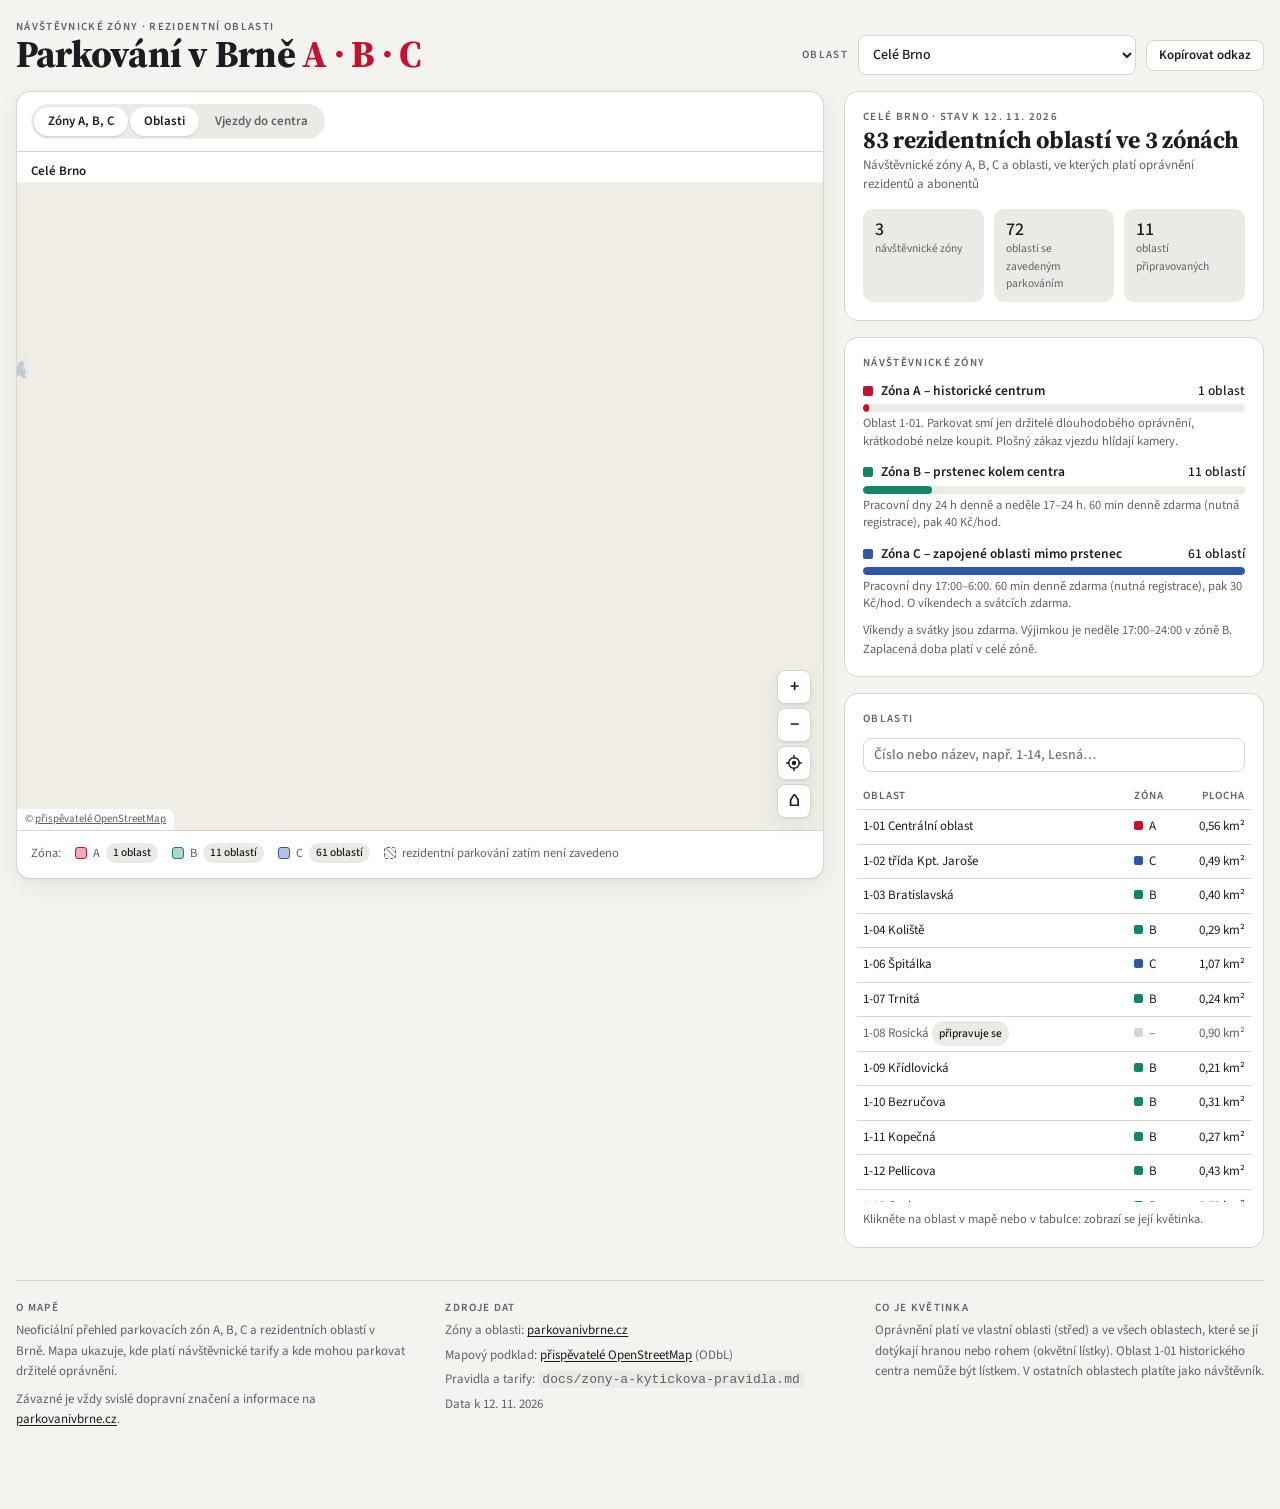
==== index.html @ bb6288ef "init project" ====
<!DOCTYPE html>
<html lang="cs">
<head>
  <meta charset="utf-8">
  <meta name="viewport" content="width=device-width, initial-scale=1, viewport-fit=cover">
  <title>Parkování v Brně: mapa zón a oblastí</title>
  <meta name="description" content="Interaktivní mapa parkovacích zón A, B, C a rezidentních oblastí v Brně včetně principu „květinky“.">
  <meta name="theme-color" content="#c8102e">
  <link rel="preconnect" href="https://fonts.googleapis.com">
  <link rel="preconnect" href="https://fonts.gstatic.com" crossorigin>
  <link rel="stylesheet" href="https://fonts.googleapis.com/css2?family=Source+Sans+3:wght@400..700&family=Source+Serif+4:opsz,wght@8..60,700..800&display=swap">
  <link rel="stylesheet" href="css/style.css">
</head>
<body>
<noscript><p style="padding:16px">Mapa parkování vyžaduje zapnutý JavaScript. Pravidla najdete v souboru docs/zony-a-kytickova-pravidla.md.</p></noscript>

<div class="wrap">
  <header class="top">
    <div class="brand">
      <div>
        <div class="eyebrow">Návštěvnické zóny · rezidentní oblasti</div>
        <h1>Parkování v Brně <em>A · B · C</em></h1>
      </div>
    </div>
    <div class="controls">
      <label class="eyebrow" for="areaSel">Oblast</label>
      <select id="areaSel"><option value="">Celé Brno</option></select>
      <button type="button" id="copyLink">Kopírovat odkaz</button>
    </div>
  </header>

  <main class="grid">
    <section class="mapcard" aria-label="Mapa zón a oblastí">
      <div class="maptools">
        <div class="seg" role="group" aria-label="Vrstvy mapy">
          <button type="button" data-layer="zones" aria-pressed="true">Zóny A, B, C</button>
          <button type="button" data-layer="areas" aria-pressed="true">Oblasti</button>
          <button type="button" data-layer="entries" aria-pressed="false" title="Podoblasti historického centra (vjezdy do 1-01)">Vjezdy do centra</button>
        </div>
      </div>
      <nav class="crumbs" id="crumbs" aria-label="Kde jste"></nav>
      <div class="mapbox">
        <svg id="map" xmlns="http://www.w3.org/2000/svg" role="img" aria-label="Mapa Brna se zónami parkování">
          <defs>
            <pattern id="hatch" width="8" height="8" patternUnits="userSpaceOnUse" patternTransform="rotate(45)">
              <line x1="0" y1="0" x2="0" y2="8" class="hatch-line"/>
            </pattern>
          </defs>
          <rect id="bg" x="-100000" y="-100000" width="200000" height="200000"/>
          <g id="world"></g>
        </svg>
        <div class="zoom">
          <button type="button" id="zIn" aria-label="Přiblížit">+</button>
          <button type="button" id="zOut" aria-label="Oddálit">−</button>
          <button type="button" id="zLocate" aria-label="Moje poloha" title="Moje poloha">
            <svg viewBox="0 0 24 24" width="18" height="18" aria-hidden="true"><circle cx="12" cy="12" r="3" fill="currentColor"/><path d="M12 2v3M12 19v3M2 12h3M19 12h3" fill="none" stroke="currentColor" stroke-width="2" stroke-linecap="round"/><circle cx="12" cy="12" r="7" fill="none" stroke="currentColor" stroke-width="2"/></svg>
          </button>
          <button type="button" id="zReset" aria-label="Celé Brno" title="Celé Brno">⌂</button>
        </div>
        <div class="attrib">© <a href="https://www.openstreetmap.org/copyright" target="_blank" rel="noopener">přispěvatelé OpenStreetMap</a></div>
        <div id="tip" hidden></div>
        <div id="toast" hidden></div>
      </div>
      <div class="legend" id="legend"></div>
    </section>

    <aside class="panel" id="panel"></aside>
  </main>

  <footer>
    <div class="cols">
      <section>
        <h2>O mapě</h2>
        <p>Neoficiální přehled parkovacích zón A, B, C a rezidentních oblastí v Brně. Mapa ukazuje, kde platí návštěvnické tarify a kde mohou parkovat držitelé oprávnění.</p>
        <p>Závazné je vždy svislé dopravní značení a informace na <a href="https://www.parkovanivbrne.cz" target="_blank" rel="noopener">parkovanivbrne.cz</a>.</p>
      </section>
      <section>
        <h2>Zdroje dat</h2>
        <ul>
          <li>Zóny a oblasti: <a href="https://www.parkovanivbrne.cz/mapa/" target="_blank" rel="noopener">parkovanivbrne.cz</a></li>
          <li>Mapový podklad: <a href="https://www.openstreetmap.org/copyright" target="_blank" rel="noopener">přispěvatelé OpenStreetMap</a> (ODbL)</li>
          <li>Pravidla a tarify: <code>docs/zony-a-kytickova-pravidla.md</code></li>
          <li>Data k <span id="dataDate"></span></li>
        </ul>
      </section>
      <section>
        <h2>Co je květinka</h2>
        <p>Oprávnění platí ve vlastní oblasti (střed) a ve všech oblastech, které se jí dotýkají hranou nebo rohem (okvětní lístky). Oblast 1-01 historického centra nemůže být lístkem. V ostatních oblastech platíte jako návštěvník.</p>
      </section>
    </div>
  </footer>
</div>

<script src="js/map-data.js"></script>
<script src="js/app.js"></script>
</body>
</html>
---- css/style.css ----
/* Vzhled převzatý z projektu elections-brno (brno.volby.varhoo.cz): mapa jako hlavní plocha, vpravo panel karet
   (na mobilu pod mapou), barvy z brněnské červené a papíru volebního lístku.
   Písmo: Source Serif 4 na nadpisy, Source Sans 3 na text, popisky mapy i čísla (tabulkové číslice). */
:root {
  --bg: #f3f3f0;
  --surface: #ffffff;
  --surface-2: #ebebe6;
  --fg: #1b1d22;
  --muted: #5d616b;
  --line: #d6d6cf;
  --accent: #c8102e;
  --accent-fg: #ffffff;
  --map-line: rgba(27, 29, 34, .32);
  --map-outline: #1b1d22;
  --gain: #12866a;
  --loss: #c2185b;
  --seq: #2f57a8;
  --shadow: 0 1px 2px rgba(20, 22, 28, .06), 0 8px 24px rgba(20, 22, 28, .06);
  --f-display: "Source Serif 4", "Liberation Serif", Georgia, serif;
  --f-body: "Source Sans 3", "Liberation Sans", "DejaVu Sans", sans-serif;
  --f-num: "Source Sans 3", "Liberation Sans", "DejaVu Sans", sans-serif;

  /* zóny */
  --zone-A: #c8102e;
  --zone-B: #12866a;
  --zone-C: #2f57a8;
  --zone-A-op: .38;
  --zone-op: .24;

  /* podkladová mapa */
  --m-bg: #efede6;
  --m-wood: #c6ddb2;
  --m-park: #d6e9c4;
  --m-water: #a9d3e0;
  --m-rail: #8d8d8d;
  --m-rail-dash: #ffffff;
  --m-place: #6b6b6b;
  --r-motorway: #e990a0; --rc-motorway: #c2697a;
  --r-primary: #fcc48a;  --rc-primary: #cf9556;
  --r-secondary: #fbe89a; --rc-secondary: #cdb85c;
  --r-tertiary: #ffffff; --rc-tertiary: #bdb7ac;
  --r-minor: #ffffff;    --rc-minor: #cdc8be;
  --r-pedestrian: #f1e3e3;
  --hatch: #7d7d7d;
}
@media (prefers-color-scheme: dark) {
  :root:not([data-theme="light"]) { color-scheme: dark; }
}
@media (prefers-color-scheme: dark) {
  :root:not([data-theme="light"]) {
    --bg: #121419; --surface: #1b1e25; --surface-2: #252932; --fg: #e9eaee; --muted: #9ba0ab;
    --line: #333844; --accent: #ff4d5e; --accent-fg: #16080a; --map-line: rgba(233, 234, 238, .3);
    --map-outline: #e9eaee; --gain: #35c79f; --loss: #f06292; --seq: #7ea3f0;
    --shadow: 0 1px 2px rgba(0, 0, 0, .3), 0 8px 24px rgba(0, 0, 0, .25);
    --zone-A: #ff4d5e; --zone-B: #35c79f; --zone-C: #7ea3f0; --zone-A-op: .42; --zone-op: .3;
    --m-bg: #1a1d24; --m-wood: #1f3a2c; --m-park: #234030; --m-water: #1f3b52; --m-rail: #6a6f7c; --m-rail-dash: #1a1d24; --m-place: #8d929d;
    --r-motorway: #a64a62; --rc-motorway: #3b1f28;
    --r-primary: #b8793f;  --rc-primary: #3b2a18;
    --r-secondary: #a8963f; --rc-secondary: #38330f;
    --r-tertiary: #4b5160; --rc-tertiary: #14161b;
    --r-minor: #3c414d;    --rc-minor: #14161b;
    --r-pedestrian: #343842;
    --hatch: #9ba0ab;
  }
}
:root[data-theme="dark"] {
  color-scheme: dark;
  --bg: #121419; --surface: #1b1e25; --surface-2: #252932; --fg: #e9eaee; --muted: #9ba0ab;
  --line: #333844; --accent: #ff4d5e; --accent-fg: #16080a; --map-line: rgba(233, 234, 238, .3);
  --map-outline: #e9eaee; --gain: #35c79f; --loss: #f06292; --seq: #7ea3f0;
  --shadow: 0 1px 2px rgba(0, 0, 0, .3), 0 8px 24px rgba(0, 0, 0, .25);
  --zone-A: #ff4d5e; --zone-B: #35c79f; --zone-C: #7ea3f0; --zone-A-op: .42; --zone-op: .3;
  --m-bg: #1a1d24; --m-wood: #1f3a2c; --m-park: #234030; --m-water: #1f3b52; --m-rail: #6a6f7c; --m-rail-dash: #1a1d24; --m-place: #8d929d;
  --r-motorway: #a64a62; --rc-motorway: #3b1f28;
  --r-primary: #b8793f;  --rc-primary: #3b2a18;
  --r-secondary: #a8963f; --rc-secondary: #38330f;
  --r-tertiary: #4b5160; --rc-tertiary: #14161b;
  --r-minor: #3c414d;    --rc-minor: #14161b;
  --r-pedestrian: #343842;
  --hatch: #9ba0ab;
}

* { box-sizing: border-box; }
body { margin: 0; background: var(--bg); color: var(--fg); font: 15px/1.5 var(--f-body); }
.wrap { max-width: 1480px; margin: 0 auto; padding-left: max(16px, env(safe-area-inset-left, 0px)); padding-right: max(16px, env(safe-area-inset-right, 0px)); padding-block: 20px 40px; }

header.top { display: flex; flex-wrap: wrap; align-items: flex-end; justify-content: space-between; gap: 12px 24px; padding-bottom: 16px; }
.brand { display: flex; align-items: center; gap: 14px; min-width: 0; }
.eyebrow { font: 600 11px/1.2 var(--f-body); letter-spacing: .12em; text-transform: uppercase; color: var(--muted); }
h1 { font: 800 clamp(26px, 3.4vw, 38px)/1.05 var(--f-display); margin: 2px 0 0; letter-spacing: -.02em; text-wrap: balance; }
h1 em { font-style: normal; color: var(--accent); }

.seg { display: inline-flex; flex-wrap: wrap; background: var(--surface-2); border-radius: 999px; padding: 3px; gap: 2px; }
.seg button { border: 0; background: transparent; color: var(--muted); font: 600 13px/1 var(--f-body); padding: 8px 14px; border-radius: 999px; cursor: pointer; }
.seg button[aria-pressed="true"] { background: var(--surface); color: var(--fg); box-shadow: 0 1px 2px rgba(0, 0, 0, .12); }
.seg button:focus-visible, button:focus-visible, select:focus-visible, input:focus-visible, a:focus-visible, [tabindex]:focus-visible { outline: 2px solid var(--accent); outline-offset: 2px; }

.controls { display: flex; flex-wrap: wrap; gap: 10px; align-items: center; }
.pagenav { display: inline-flex; gap: 6px; }
.navlink { display: inline-flex; align-items: center; border: 1px solid var(--line); background: var(--surface); color: var(--fg); font: 600 13px/1 var(--f-body); padding: 8px 12px; border-radius: 8px; text-decoration: none; }
.navlink:hover { border-color: var(--accent); }
.navlink[aria-current="page"] { background: var(--accent); color: var(--accent-fg); border-color: transparent; }
#copyLink { border: 1px solid var(--line); background: var(--surface); color: var(--fg); font: 600 13px/1 var(--f-body); padding: 8px 12px; border-radius: 8px; cursor: pointer; }
#copyLink:hover { border-color: var(--accent); }
select, input[type="search"] { font: 500 14px/1.2 var(--f-body); color: var(--fg); background: var(--surface); border: 1px solid var(--line); border-radius: 8px; padding: 8px 10px; max-width: 100%; }

main.grid { display: grid; grid-template-columns: minmax(0, 1fr) 420px; gap: 20px; align-items: start; }
@media (max-width: 1000px) { main.grid { grid-template-columns: minmax(0, 1fr); } }

.mapcard { position: relative; background: var(--surface); border: 1px solid var(--line); border-radius: 14px; box-shadow: var(--shadow); overflow: hidden; }
.maptools { display: flex; flex-wrap: wrap; gap: 8px 12px; align-items: center; padding: 12px 14px; border-bottom: 1px solid var(--line); }
.crumbs { display: flex; flex-wrap: wrap; align-items: center; gap: 4px; font-size: 13px; color: var(--muted); padding: 10px 14px 0; }
.crumbs button { border: 0; background: none; padding: 2px 4px; color: var(--fg); font: 600 13px var(--f-body); cursor: pointer; border-radius: 4px; text-decoration: underline; text-underline-offset: 3px; text-decoration-color: var(--line); }
.crumbs button:hover { text-decoration-color: var(--accent); }
.crumbs span.cur { font-weight: 600; color: var(--fg); }

.mapbox { position: relative; }
#map { display: block; width: 100%; height: min(72vh, 760px); min-height: 380px; touch-action: none; cursor: grab; user-select: none; -webkit-user-select: none; }
#map.drag { cursor: grabbing; }
#bg { fill: var(--m-bg); }
.zoom { position: absolute; right: 12px; bottom: 12px; display: flex; flex-direction: column; gap: 4px; }
.zoom button { width: 34px; height: 34px; border-radius: 8px; border: 1px solid var(--line); background: var(--surface); color: var(--fg); font: 600 18px/1 var(--f-body); cursor: pointer; box-shadow: var(--shadow); display: inline-flex; align-items: center; justify-content: center; padding: 0; }
.zoom button:hover { border-color: var(--accent); }
.zoom button:disabled { opacity: .55; cursor: wait; }
.zoom button.locating { color: var(--accent); border-color: var(--accent); }
.zoom button.active-loc { color: var(--accent); }
.attrib { position: absolute; left: 0; bottom: 0; padding: 2px 8px; font-size: 11px; color: var(--muted); background: color-mix(in srgb, var(--surface) 85%, transparent); border-top-right-radius: 8px; }
.attrib a { color: inherit; }
#toast {
  position: absolute; left: 50%; bottom: 56px; transform: translateX(-50%);
  max-width: min(320px, calc(100% - 80px)); padding: 8px 12px; border-radius: 8px;
  background: var(--fg); color: var(--bg); font-size: 13px; line-height: 1.35;
  box-shadow: var(--shadow); z-index: 6; text-align: center;
}
.loc-acc { fill: color-mix(in srgb, var(--accent) 18%, transparent); stroke: var(--accent); stroke-opacity: .45; pointer-events: none; }
.loc-dot { fill: var(--accent); stroke: var(--surface); pointer-events: none; }
.loc-pulse { fill: none; stroke: var(--accent); stroke-opacity: .55; pointer-events: none; }
@media (prefers-reduced-motion: no-preference) {
  .loc-pulse { animation: loc-pulse 1.8s ease-out infinite; }
  .zoom button.locating svg { animation: loc-spin 1s linear infinite; }
}
@keyframes loc-pulse {
  0% { opacity: .7; }
  100% { opacity: 0; }
}
@keyframes loc-spin {
  to { transform: rotate(180deg); }
}

#tip { position: absolute; pointer-events: none; background: var(--fg); color: var(--bg); padding: 8px 10px; border-radius: 8px; font-size: 12.5px; line-height: 1.35; max-width: 260px; box-shadow: var(--shadow); z-index: 5; }
#tip b { font-family: var(--f-body); font-weight: 650; font-size: 14px; }
#tip .n { font-family: var(--f-num); font-variant-numeric: tabular-nums; }

.legend { display: flex; flex-wrap: wrap; gap: 6px 14px; align-items: center; padding: 10px 14px 12px; border-top: 1px solid var(--line); font-size: 12.5px; color: var(--muted); min-height: 48px; }
.legend .sw { display: inline-flex; align-items: center; gap: 6px; }
.legend .sw i { width: 12px; height: 12px; border-radius: 3px; display: inline-block; border: 1.5px solid transparent; }

/* ---------- vrstvy SVG ---------- */
#world path, #world text { vector-effect: none; }
.m-wood { fill: var(--m-wood); fill-rule: evenodd; }
.m-park { fill: var(--m-park); fill-rule: evenodd; }
.m-water { fill: var(--m-water); fill-rule: evenodd; }
.m-waterway { stroke: var(--m-water); }
.m-rail { stroke: var(--m-rail); }
.m-rail-dash { stroke: var(--m-rail-dash); }
.hatch-line { stroke: var(--hatch); stroke-width: 2; opacity: .5; }

.zone-path { pointer-events: none; fill-rule: evenodd; fill-opacity: var(--zone-op); stroke-opacity: .85; stroke-linejoin: round; }
.zone-path.z-A { fill: var(--zone-A); stroke: var(--zone-A); fill-opacity: var(--zone-A-op); }
.zone-path.z-B { fill: var(--zone-B); stroke: var(--zone-B); }
.zone-path.z-C { fill: var(--zone-C); stroke: var(--zone-C); }

.entry-path { pointer-events: none; fill-rule: evenodd; fill-opacity: .5; stroke-opacity: .95; }

/* --px = velikost jednoho pixelu obrazovky v jednotkách mapy (metrech); nastavuje app.js */
.area {
  fill: transparent;
  fill-rule: evenodd;
  stroke: var(--map-line);
  stroke-width: calc(var(--px, 10) * .8px);
  stroke-linejoin: round;
  cursor: pointer;
  pointer-events: all;
  transition: opacity .2s;
}
.area.planned { fill: url(#hatch); stroke-dasharray: calc(var(--px, 10) * 6px) calc(var(--px, 10) * 4px); }
.area:hover { stroke: var(--fg); stroke-width: calc(var(--px, 10) * 1.6px); }
.area.dim { opacity: .28; }
.area.petal {
  fill: color-mix(in srgb, var(--accent) 16%, transparent);
  stroke: var(--accent);
  stroke-width: calc(var(--px, 10) * 1.8px);
  stroke-dasharray: calc(var(--px, 10) * 7px) calc(var(--px, 10) * 4px);
}
.area.sel {
  fill: color-mix(in srgb, var(--accent) 24%, transparent);
  stroke: var(--accent);
  stroke-width: calc(var(--px, 10) * 3px);
  stroke-dasharray: none;
}
.area-label {
  text-anchor: middle;
  dominant-baseline: central;
  font-family: var(--f-body);
  font-size: calc(var(--px, 10) * 12.5px);
  font-weight: 700;
  fill: var(--fg);
  paint-order: stroke;
  stroke: var(--surface);
  stroke-width: calc(var(--px, 10) * 3px);
  stroke-linejoin: round;
  pointer-events: none;
}
.area-label .nm { font-weight: 500; font-size: .85em; }
.area-label.dim { opacity: .35; }
.place-label {
  text-anchor: middle;
  font-family: var(--f-body);
  font-size: calc(var(--px, 10) * 12px);
  font-style: italic;
  fill: var(--m-place);
  paint-order: stroke;
  stroke: var(--m-bg);
  stroke-width: calc(var(--px, 10) * 2.5px);
  stroke-linejoin: round;
  pointer-events: none;
}

/* ---------- panel ---------- */
aside.panel { display: flex; flex-direction: column; gap: 16px; min-width: 0; }
.card { background: var(--surface); border: 1px solid var(--line); border-radius: 14px; padding: 18px; min-width: 0; }
.card h2 { font: 700 24px/1.1 var(--f-display); margin: 4px 0 2px; letter-spacing: -.01em; text-wrap: balance; }
.card h3 { font: 600 11px/1.2 var(--f-body); letter-spacing: .12em; text-transform: uppercase; color: var(--muted); margin: 0 0 12px; }
.sub { color: var(--muted); font-size: 13px; }
.stats { display: grid; grid-template-columns: repeat(3, minmax(0, 1fr)); gap: 10px; margin-top: 14px; }
.stat { background: var(--surface-2); border-radius: 10px; padding: 10px 12px; }
.stat .v { font: 500 18px/1.2 var(--f-num); font-variant-numeric: tabular-nums; }
.stat .l { font-size: 11.5px; color: var(--muted); }

.bars { display: flex; flex-direction: column; gap: 12px; }
.bar { display: grid; grid-template-columns: minmax(0, 1fr) auto; gap: 3px 10px; align-items: baseline; }
.bar .nm { font-size: 13.5px; font-weight: 600; min-width: 0; overflow-wrap: anywhere; display: flex; gap: 8px; align-items: baseline; }
.bar .nm i { width: 10px; height: 10px; border-radius: 2px; flex: none; transform: translateY(1px); }
.bar .pc { font: 500 13.5px var(--f-num); font-variant-numeric: tabular-nums; text-align: right; white-space: nowrap; }
.bar .track { grid-column: 1 / -1; height: 8px; background: var(--surface-2); border-radius: 4px; overflow: hidden; }
.bar .track b { display: block; height: 100%; border-radius: 4px; }
.bar .meta { grid-column: 1 / -1; font-size: 12.5px; color: var(--muted); line-height: 1.4; }

.chips { display: flex; flex-wrap: wrap; gap: 6px; }
.chip { font: 500 12.5px/1 var(--f-num); font-variant-numeric: tabular-nums; padding: 6px 10px; border-radius: 999px; background: var(--surface-2); color: var(--fg); border: 1px solid transparent; white-space: nowrap; }
button.chip { cursor: pointer; font-family: var(--f-body); font-size: 13px; }
button.chip:hover { border-color: var(--accent); }
.chip.center { background: var(--accent); color: var(--accent-fg); font-weight: 600; }
.chip.small { padding: 3px 6px; font-size: 11.5px; }
.badge { display: inline-block; padding: 3px 9px; border-radius: 999px; color: #fff; font: 600 12px/1.2 var(--f-body); margin-right: 6px; }
:root[data-theme="dark"] .badge { color: #101216; }
@media (prefers-color-scheme: dark) { :root:not([data-theme="light"]) .badge { color: #101216; } }
.badge.A { background: var(--zone-A); }
.badge.B { background: var(--zone-B); }
.badge.C { background: var(--zone-C); }
.badge.none { background: var(--muted); }
.note { font-size: 12.5px; color: var(--muted); margin: 12px 0 0; }
.note.warn { color: var(--fg); background: var(--surface-2); border-left: 3px solid var(--accent); border-radius: 6px; padding: 8px 10px; }
.note a, .card a { color: var(--fg); text-underline-offset: 3px; text-decoration-color: var(--accent); }
.card p { margin: 8px 0 0; }

.tbl-wrap { overflow-x: auto; max-height: 420px; overflow-y: auto; margin: 0 -6px; }
table { width: 100%; border-collapse: collapse; font-size: 13px; }
th { text-align: left; font: 600 11px var(--f-body); letter-spacing: .08em; text-transform: uppercase; color: var(--muted); padding: 6px; position: sticky; top: 0; background: var(--surface); border-bottom: 1px solid var(--line); cursor: pointer; white-space: nowrap; }
td { padding: 7px 6px; border-bottom: 1px solid var(--line); vertical-align: middle; }
td.n { font-family: var(--f-num); font-variant-numeric: tabular-nums; text-align: right; white-space: nowrap; }
th.n { text-align: right; }
tr.row { cursor: pointer; }
tr.row:hover td { background: var(--surface-2); }
tr.row.planned td { color: var(--muted); }
.dot { display: inline-block; width: 9px; height: 9px; border-radius: 2px; margin-right: 6px; vertical-align: 0; }
.dot.A { background: var(--zone-A); } .dot.B { background: var(--zone-B); } .dot.C { background: var(--zone-C); } .dot.none { background: var(--line); }
.search { margin: 0 0 10px; }
.search input { width: 100%; }
.backbtn { align-self: flex-start; border: 0; background: var(--surface-2); color: var(--fg); font: 600 13px var(--f-body); padding: 10px 16px; border-radius: 999px; cursor: pointer; }

footer { margin-top: 32px; padding: 20px 0 max(32px, env(safe-area-inset-bottom, 0px)); border-top: 1px solid var(--line); font-size: 13px; line-height: 1.55; color: var(--muted); }
footer a { color: var(--fg); text-underline-offset: 2px; }
footer a:hover { color: var(--accent); }
footer code { background: var(--surface-2); padding: 1px 4px; border-radius: 4px; }
footer .cols { display: grid; grid-template-columns: repeat(3, minmax(0, 1fr)); gap: 20px 40px; }
footer h2 { margin: 0 0 6px; font: 600 11px/1.2 var(--f-body); letter-spacing: .12em; text-transform: uppercase; color: var(--muted); }
footer p { margin: 0 0 8px; }
footer ul { margin: 0; padding: 0; list-style: none; }
footer li + li { margin-top: 4px; }
@media (max-width: 900px) { footer .cols { grid-template-columns: 1fr; gap: 16px; } }
@media (max-width: 520px) { .stats { grid-template-columns: repeat(2, minmax(0, 1fr)); } #map { height: 62vh; } }
@media (prefers-reduced-motion: reduce) { * { transition: none !important; } }
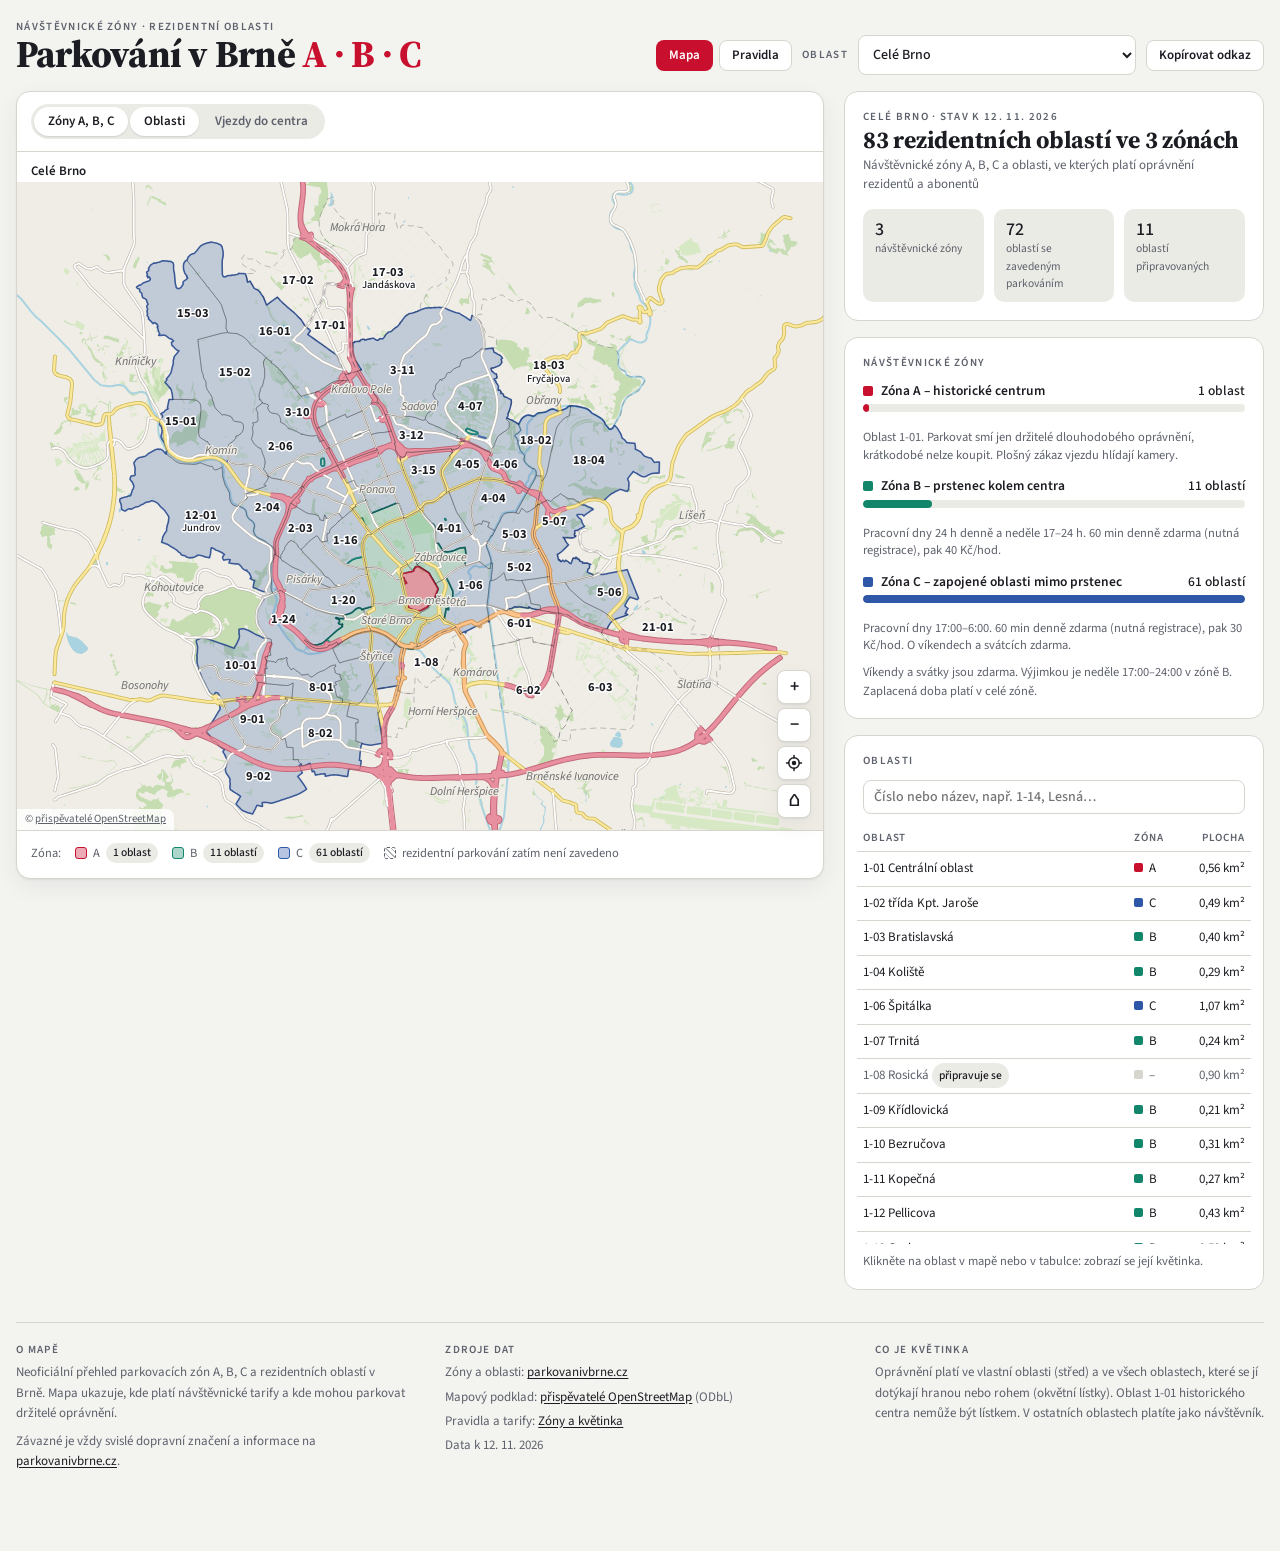
==== commit 9196b432: "feat: add HTML page with parking zone and flower rules Expose the markdown rules as pravidla.html in" ====
--- a/index.html
+++ b/index.html
@@ -12,7 +12,7 @@
   <link rel="stylesheet" href="css/style.css">
 </head>
 <body>
-<noscript><p style="padding:16px">Mapa parkování vyžaduje zapnutý JavaScript. Pravidla najdete v souboru docs/zony-a-kytickova-pravidla.md.</p></noscript>
+<noscript><p style="padding:16px">Mapa parkování vyžaduje zapnutý JavaScript. Pravidla jsou na stránce <a href="pravidla.html">pravidla.html</a>.</p></noscript>
 
 <div class="wrap">
   <header class="top">
@@ -23,6 +23,10 @@
       </div>
     </div>
     <div class="controls">
+      <nav class="pagenav" aria-label="Stránky">
+        <a class="navlink" href="index.html" aria-current="page">Mapa</a>
+        <a class="navlink" href="pravidla.html">Pravidla</a>
+      </nav>
       <label class="eyebrow" for="areaSel">Oblast</label>
       <select id="areaSel"><option value="">Celé Brno</option></select>
       <button type="button" id="copyLink">Kopírovat odkaz</button>
@@ -79,7 +83,7 @@
         <ul>
           <li>Zóny a oblasti: <a href="https://www.parkovanivbrne.cz/mapa/" target="_blank" rel="noopener">parkovanivbrne.cz</a></li>
           <li>Mapový podklad: <a href="https://www.openstreetmap.org/copyright" target="_blank" rel="noopener">přispěvatelé OpenStreetMap</a> (ODbL)</li>
-          <li>Pravidla a tarify: <code>docs/zony-a-kytickova-pravidla.md</code></li>
+          <li>Pravidla a tarify: <a href="pravidla.html">Zóny a květinka</a></li>
           <li>Data k <span id="dataDate"></span></li>
         </ul>
       </section>
--- a/css/style.css
+++ b/css/style.css
@@ -291,3 +291,64 @@
 @media (max-width: 900px) { footer .cols { grid-template-columns: 1fr; gap: 16px; } }
 @media (max-width: 520px) { .stats { grid-template-columns: repeat(2, minmax(0, 1fr)); } #map { height: 62vh; } }
 @media (prefers-reduced-motion: reduce) { * { transition: none !important; } }
+
+/* ---------- stránka pravidel ---------- */
+.rules { display: grid; grid-template-columns: minmax(0, 1fr) 260px; gap: 20px; align-items: start; }
+@media (max-width: 900px) {
+  .rules { grid-template-columns: minmax(0, 1fr); }
+  .toc { position: static; order: -1; }
+}
+
+.sheet { background: var(--surface); border: 1px solid var(--line); border-radius: 14px; box-shadow: var(--shadow); padding: clamp(20px, 3vw, 40px); min-width: 0; }
+.sheet > header .eyebrow { margin-bottom: 6px; }
+.lead { font-size: 17px; line-height: 1.55; margin: 10px 0 0; max-width: 68ch; }
+.meta { margin: 14px 0 0; font-size: 13px; color: var(--muted); }
+.meta a, .sheet a { color: var(--fg); text-underline-offset: 3px; text-decoration-color: var(--accent); }
+.meta a:hover, .sheet a:hover { color: var(--accent); }
+
+.sheet h2 { font: 700 clamp(22px, 2.4vw, 28px)/1.15 var(--f-display); margin: 36px 0 10px; letter-spacing: -.015em; scroll-margin-top: 16px; }
+.sheet h3 { font: 700 18px/1.25 var(--f-display); margin: 22px 0 8px; letter-spacing: 0; text-transform: none; color: var(--fg); }
+.sheet p { margin: 8px 0 0; max-width: 72ch; }
+.sheet ul, .sheet ol { margin: 10px 0 0; padding: 0 0 0 1.2em; max-width: 72ch; }
+.sheet li + li { margin-top: 6px; }
+.sheet hr { border: 0; border-top: 1px solid var(--line); margin: 28px 0; }
+
+.zgrid { display: grid; grid-template-columns: repeat(3, minmax(0, 1fr)); gap: 12px; margin-top: 14px; }
+@media (max-width: 800px) { .zgrid { grid-template-columns: 1fr; } }
+.zcard { background: var(--surface-2); border-radius: 12px; padding: 14px 14px 16px; border-top: 4px solid var(--muted); min-width: 0; }
+.zcard.A { border-top-color: var(--zone-A); }
+.zcard.B { border-top-color: var(--zone-B); }
+.zcard.C { border-top-color: var(--zone-C); }
+.zcard h3 { margin: 8px 0 0; font: 700 18px/1.2 var(--f-display); }
+.zcard .where { margin: 2px 0 10px; color: var(--muted); font-size: 13px; }
+.zcard dl { margin: 0; display: grid; gap: 8px; }
+.zcard dt { font: 600 11px/1.2 var(--f-body); letter-spacing: .08em; text-transform: uppercase; color: var(--muted); }
+.zcard dd { margin: 2px 0 0; font-size: 14.5px; }
+
+.sheet .tbl-wrap { margin: 12px 0 0; max-height: none; overflow-x: auto; }
+.sheet td { vertical-align: top; }
+.sheet th { cursor: default; white-space: normal; }
+.sheet table.wide { min-width: 720px; }
+.yn { font-weight: 650; }
+.yn.yes { color: var(--gain); }
+.yn.no { color: var(--loss); }
+
+.flower { display: grid; grid-template-columns: repeat(3, minmax(0, 1fr)); gap: 8px; max-width: 460px; margin: 16px 0 4px; }
+.flower span { display: flex; flex-direction: column; align-items: center; justify-content: center; min-height: 64px; border-radius: 12px; background: color-mix(in srgb, var(--accent) 14%, var(--surface-2)); border: 1px dashed var(--accent); text-align: center; font: 650 14px/1.2 var(--f-num); font-variant-numeric: tabular-nums; padding: 8px; }
+.flower span small { display: block; font: 500 11px/1.2 var(--f-body); color: var(--muted); margin-top: 2px; }
+.flower .hub { background: var(--accent); color: var(--accent-fg); border-style: solid; }
+.flower .hub small { color: color-mix(in srgb, var(--accent-fg) 80%, transparent); }
+.flower .gap { background: transparent; border: 0; }
+
+.subareas { display: grid; grid-template-columns: repeat(2, minmax(0, 1fr)); gap: 6px 16px; margin: 10px 0 0; padding: 0; list-style: none; max-width: 640px; }
+.subareas li { margin: 0; display: flex; gap: 8px; align-items: baseline; }
+.subareas b { font: 650 13px/1 var(--f-num); font-variant-numeric: tabular-nums; color: var(--accent); min-width: 1.2em; }
+
+.toc { position: sticky; top: 16px; }
+.toc h2 { font: 600 11px/1.2 var(--f-body); letter-spacing: .12em; text-transform: uppercase; color: var(--muted); margin: 0 0 8px; }
+.toc ol { margin: 0; padding: 0; list-style: none; counter-reset: toc; }
+.toc li { counter-increment: toc; }
+.toc a { display: flex; gap: 8px; padding: 6px 0; color: var(--fg); text-decoration: none; border-bottom: 1px solid var(--line); font-size: 14px; }
+.toc a::before { content: counter(toc); font: 650 12px/1.4 var(--f-num); color: var(--accent); min-width: 1.2em; }
+.toc a:hover { color: var(--accent); }
+.toc .card h2 { margin-bottom: 8px; }
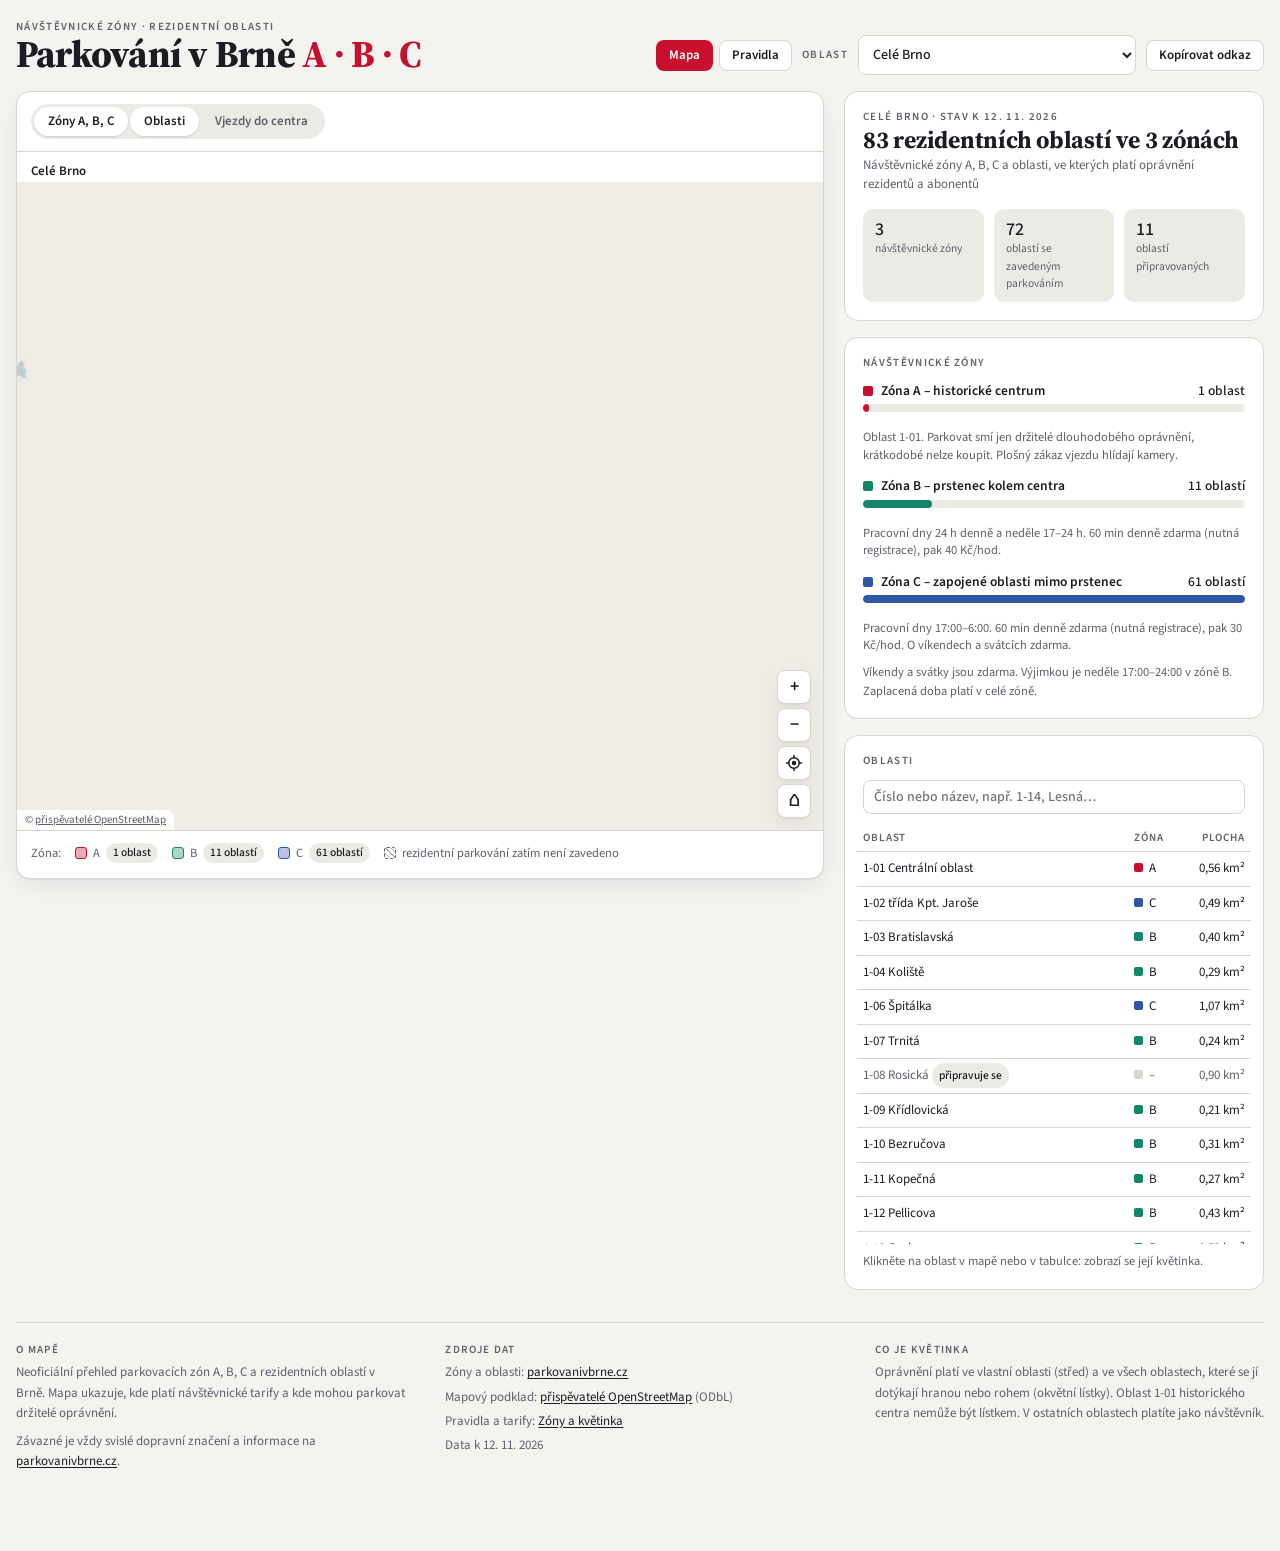
==== commit f5987856: "perf: keep the map responsive while panning and zooming Draw parking zones first and move the basema" ====
--- a/index.html
+++ b/index.html
@@ -19,7 +19,7 @@
     <div class="brand">
       <div>
         <div class="eyebrow">Návštěvnické zóny · rezidentní oblasti</div>
-        <h1>Parkování v Brně <em>A · B · C</em></h1>
+        <h1><a class="site-title" href="index.html">Parkování v Brně</a> <em>A · B · C</em></h1>
       </div>
     </div>
     <div class="controls">
@@ -50,7 +50,6 @@
               <line x1="0" y1="0" x2="0" y2="8" class="hatch-line"/>
             </pattern>
           </defs>
-          <rect id="bg" x="-100000" y="-100000" width="200000" height="200000"/>
           <g id="world"></g>
         </svg>
         <div class="zoom">
--- a/css/style.css
+++ b/css/style.css
@@ -89,6 +89,10 @@
 .eyebrow { font: 600 11px/1.2 var(--f-body); letter-spacing: .12em; text-transform: uppercase; color: var(--muted); }
 h1 { font: 800 clamp(26px, 3.4vw, 38px)/1.05 var(--f-display); margin: 2px 0 0; letter-spacing: -.02em; text-wrap: balance; }
 h1 em { font-style: normal; color: var(--accent); }
+.site-title { color: inherit; text-decoration: none; }
+a.site-title { display: inline-block; margin: 2px 0 0; font: 800 clamp(26px, 3.4vw, 38px)/1.05 var(--f-display); letter-spacing: -.02em; }
+h1 a.site-title { display: inline; margin: 0; font: inherit; letter-spacing: inherit; }
+.site-title:hover { color: var(--accent); }
 
 .seg { display: inline-flex; flex-wrap: wrap; background: var(--surface-2); border-radius: 999px; padding: 3px; gap: 2px; }
 .seg button { border: 0; background: transparent; color: var(--muted); font: 600 13px/1 var(--f-body); padding: 8px 14px; border-radius: 999px; cursor: pointer; }
@@ -114,10 +118,10 @@
 .crumbs button:hover { text-decoration-color: var(--accent); }
 .crumbs span.cur { font-weight: 600; color: var(--fg); }
 
-.mapbox { position: relative; }
-#map { display: block; width: 100%; height: min(72vh, 760px); min-height: 380px; touch-action: none; cursor: grab; user-select: none; -webkit-user-select: none; }
+.mapbox { position: relative; contain: layout paint; }
+#map { display: block; width: 100%; height: min(72vh, 760px); min-height: 380px; touch-action: none; cursor: grab; user-select: none; -webkit-user-select: none; background: var(--m-bg); }
+#world { transform-box: view-box; transform-origin: 0 0; will-change: transform; }
 #map.drag { cursor: grabbing; }
-#bg { fill: var(--m-bg); }
 .zoom { position: absolute; right: 12px; bottom: 12px; display: flex; flex-direction: column; gap: 4px; }
 .zoom button { width: 34px; height: 34px; border-radius: 8px; border: 1px solid var(--line); background: var(--surface); color: var(--fg); font: 600 18px/1 var(--f-body); cursor: pointer; box-shadow: var(--shadow); display: inline-flex; align-items: center; justify-content: center; padding: 0; }
 .zoom button:hover { border-color: var(--accent); }
@@ -134,7 +138,7 @@
 }
 .loc-acc { fill: color-mix(in srgb, var(--accent) 18%, transparent); stroke: var(--accent); stroke-opacity: .45; pointer-events: none; }
 .loc-dot { fill: var(--accent); stroke: var(--surface); pointer-events: none; }
-.loc-pulse { fill: none; stroke: var(--accent); stroke-opacity: .55; pointer-events: none; }
+.loc-pulse { fill: none; stroke: var(--accent); stroke-opacity: .55; pointer-events: none; will-change: opacity; }
 @media (prefers-reduced-motion: no-preference) {
   .loc-pulse { animation: loc-pulse 1.8s ease-out infinite; }
   .zoom button.locating svg { animation: loc-spin 1s linear infinite; }
@@ -157,6 +161,8 @@
 
 /* ---------- vrstvy SVG ---------- */
 #world path, #world text { vector-effect: none; }
+#g-base, #g-roads, #g-rail, #g-places { pointer-events: none; }
+#g-roads, #g-rail { shape-rendering: optimizeSpeed; }
 .m-wood { fill: var(--m-wood); fill-rule: evenodd; }
 .m-park { fill: var(--m-park); fill-rule: evenodd; }
 .m-water { fill: var(--m-water); fill-rule: evenodd; }
@@ -181,7 +187,6 @@
   stroke-linejoin: round;
   cursor: pointer;
   pointer-events: all;
-  transition: opacity .2s;
 }
 .area.planned { fill: url(#hatch); stroke-dasharray: calc(var(--px, 10) * 6px) calc(var(--px, 10) * 4px); }
 .area:hover { stroke: var(--fg); stroke-width: calc(var(--px, 10) * 1.6px); }
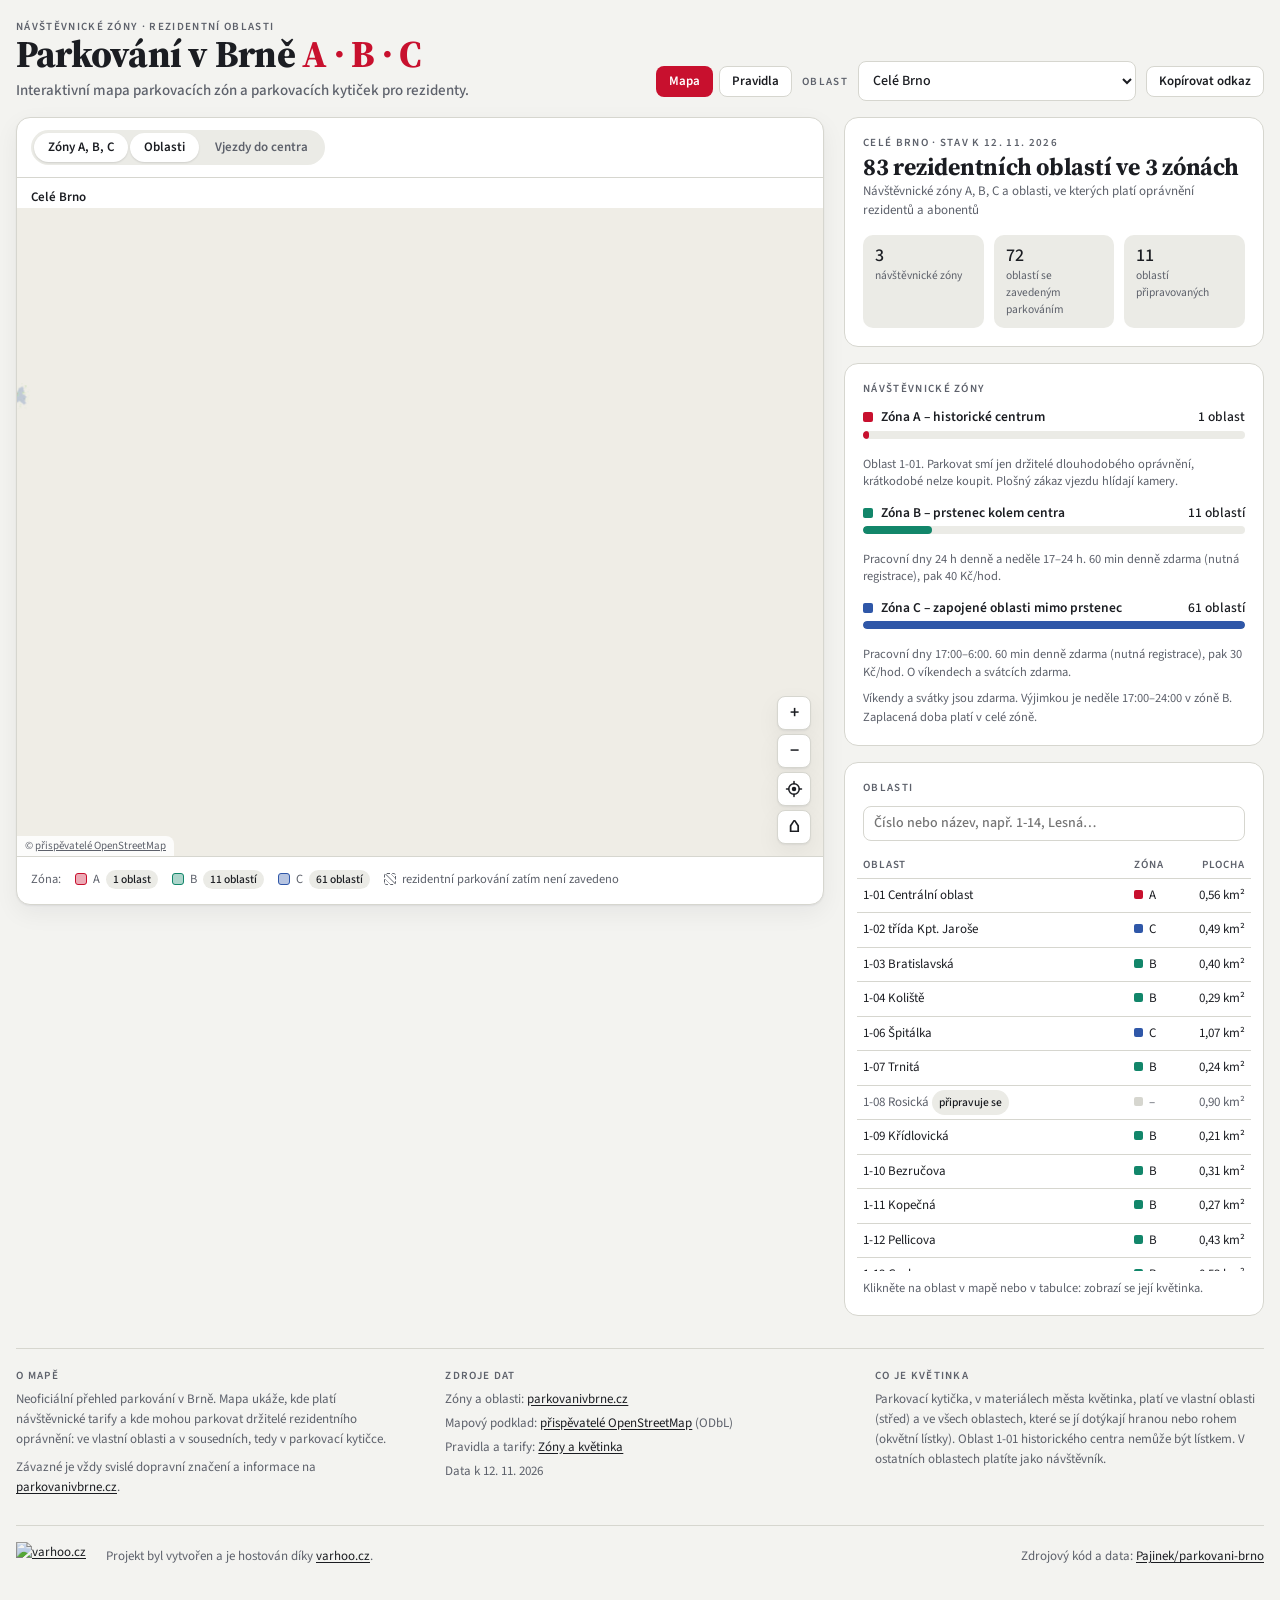
==== commit c578fa2a: "feat: add search metadata and name the parking flower Describe the resident parking flower on the pa" ====
--- a/index.html
+++ b/index.html
@@ -3,12 +3,75 @@
 <head>
   <meta charset="utf-8">
   <meta name="viewport" content="width=device-width, initial-scale=1, viewport-fit=cover">
-  <title>Parkování v Brně: mapa zón a oblastí</title>
-  <meta name="description" content="Interaktivní mapa parkovacích zón A, B, C a rezidentních oblastí v Brně včetně principu „květinky“.">
+  <title>Parkování v Brně: mapa zón A, B, C a parkovacích kytiček</title>
+  <meta name="description" content="Interaktivní mapa parkování v Brně. Zóny A, B a C, rezidentní oblasti a parkovací kytičky: kde platí návštěvnický tarif a kde smí parkovat držitel oprávnění.">
+  <meta name="robots" content="index, follow, max-image-preview:large">
+  <meta name="author" content="varhoo.cz">
+  <meta name="geo.region" content="CZ-64">
+  <meta name="geo.placename" content="Brno">
+  <link rel="canonical" href="https://parkovanivbrne.varhoo.cz/">
+  <meta property="og:type" content="website">
+  <meta property="og:locale" content="cs_CZ">
+  <meta property="og:site_name" content="Parkování v Brně">
+  <meta property="og:title" content="Parkování v Brně: mapa zón a parkovacích kytiček">
+  <meta property="og:description" content="Interaktivní mapa parkovacích zón A, B, C a parkovacích kytiček pro rezidenty. Ukáže, kde v Brně platí návštěvnický tarif a kde smí parkovat držitel oprávnění.">
+  <meta property="og:url" content="https://parkovanivbrne.varhoo.cz/">
+  <meta property="og:image" content="https://parkovanivbrne.varhoo.cz/img/og.png">
+  <meta property="og:image:type" content="image/png">
+  <meta property="og:image:width" content="1200">
+  <meta property="og:image:height" content="630">
+  <meta property="og:image:alt" content="Parkování v Brně: interaktivní mapa zón A, B, C a parkovacích kytiček pro rezidenty.">
+  <meta name="twitter:card" content="summary_large_image">
+  <meta name="twitter:title" content="Parkování v Brně: mapa zón a parkovacích kytiček">
+  <meta name="twitter:description" content="Interaktivní mapa parkovacích zón A, B, C a parkovacích kytiček pro rezidenty. Ukáže, kde platí tarif a kde smí parkovat držitel oprávnění.">
+  <meta name="twitter:image" content="https://parkovanivbrne.varhoo.cz/img/og.png">
+  <meta name="twitter:image:alt" content="Parkování v Brně: interaktivní mapa zón A, B, C a parkovacích kytiček pro rezidenty.">
   <meta name="theme-color" content="#c8102e">
+  <link rel="icon" href="img/favicon.svg" type="image/svg+xml">
+  <script type="application/ld+json">
+  {
+    "@context": "https://schema.org",
+    "@graph": [
+      {
+        "@type": "WebSite",
+        "@id": "https://parkovanivbrne.varhoo.cz/#website",
+        "url": "https://parkovanivbrne.varhoo.cz/",
+        "name": "Parkování v Brně",
+        "description": "Interaktivní mapa parkovacích zón A, B, C a parkovacích kytiček pro rezidenty v Brně.",
+        "inLanguage": "cs",
+        "publisher": { "@id": "https://parkovanivbrne.varhoo.cz/#publisher" }
+      },
+      {
+        "@type": "WebApplication",
+        "name": "Mapa parkování v Brně",
+        "url": "https://parkovanivbrne.varhoo.cz/",
+        "applicationCategory": "MapApplication",
+        "operatingSystem": "Web",
+        "browserRequirements": "Vyžaduje JavaScript",
+        "isAccessibleForFree": true,
+        "inLanguage": "cs",
+        "description": "Neoficiální interaktivní mapa parkování v Brně. Ukáže zóny A, B a C, rezidentní oblasti a parkovací kytičku: kde platí návštěvnický tarif a kde smí parkovat držitel oprávnění.",
+        "offers": { "@type": "Offer", "price": "0", "priceCurrency": "CZK" },
+        "about": {
+          "@type": "Place",
+          "name": "Brno",
+          "address": { "@type": "PostalAddress", "addressLocality": "Brno", "addressCountry": "CZ" }
+        },
+        "publisher": { "@id": "https://parkovanivbrne.varhoo.cz/#publisher" }
+      },
+      {
+        "@type": "Organization",
+        "@id": "https://parkovanivbrne.varhoo.cz/#publisher",
+        "name": "varhoo.cz",
+        "url": "https://varhoo.cz"
+      }
+    ]
+  }
+  </script>
   <link rel="preconnect" href="https://fonts.googleapis.com">
   <link rel="preconnect" href="https://fonts.gstatic.com" crossorigin>
-  <link rel="stylesheet" href="https://fonts.googleapis.com/css2?family=Source+Sans+3:wght@400..700&family=Source+Serif+4:opsz,wght@8..60,700..800&display=swap">
+  <link rel="stylesheet" href="https://fonts.googleapis.com/css2?family=Source+Sans+3:wght@400..700&family=Source+Serif+4:opsz,wght@8..60,700..800&display=swap" media="print" onload="this.media='all'">
+  <noscript><link rel="stylesheet" href="https://fonts.googleapis.com/css2?family=Source+Sans+3:wght@400..700&family=Source+Serif+4:opsz,wght@8..60,700..800&display=swap"></noscript>
   <link rel="stylesheet" href="css/style.css">
 </head>
 <body>
@@ -20,6 +83,7 @@
       <div>
         <div class="eyebrow">Návštěvnické zóny · rezidentní oblasti</div>
         <h1><a class="site-title" href="index.html">Parkování v Brně</a> <em>A · B · C</em></h1>
+        <p class="tagline">Interaktivní mapa parkovacích zón a parkovacích kytiček pro rezidenty.</p>
       </div>
     </div>
     <div class="controls">
@@ -74,7 +138,7 @@
     <div class="cols">
       <section>
         <h2>O mapě</h2>
-        <p>Neoficiální přehled parkovacích zón A, B, C a rezidentních oblastí v Brně. Mapa ukazuje, kde platí návštěvnické tarify a kde mohou parkovat držitelé oprávnění.</p>
+        <p>Neoficiální přehled parkování v Brně. Mapa ukáže, kde platí návštěvnické tarify a kde mohou parkovat držitelé rezidentního oprávnění: ve vlastní oblasti a v sousedních, tedy v parkovací kytičce.</p>
         <p>Závazné je vždy svislé dopravní značení a informace na <a href="https://www.parkovanivbrne.cz" target="_blank" rel="noopener">parkovanivbrne.cz</a>.</p>
       </section>
       <section>
@@ -88,8 +152,15 @@
       </section>
       <section>
         <h2>Co je květinka</h2>
-        <p>Oprávnění platí ve vlastní oblasti (střed) a ve všech oblastech, které se jí dotýkají hranou nebo rohem (okvětní lístky). Oblast 1-01 historického centra nemůže být lístkem. V ostatních oblastech platíte jako návštěvník.</p>
+        <p>Parkovací kytička, v materiálech města květinka, platí ve vlastní oblasti (střed) a ve všech oblastech, které se jí dotýkají hranou nebo rohem (okvětní lístky). Oblast 1-01 historického centra nemůže být lístkem. V ostatních oblastech platíte jako návštěvník.</p>
       </section>
+    </div>
+    <div class="bottom">
+      <p class="credit">
+        <a href="https://varhoo.cz" target="_blank" rel="noopener"><img src="https://www.varhoo.cz/img/logo.png" alt="varhoo.cz" width="78" height="28"></a>
+        <span>Projekt byl vytvořen a je hostován díky <a href="https://varhoo.cz" target="_blank" rel="noopener">varhoo.cz</a>.</span>
+      </p>
+      <p>Zdrojový kód a data: <a href="https://github.com/Pajinek/parkovani-brno" target="_blank" rel="noopener">Pajinek/parkovani-brno</a></p>
     </div>
   </footer>
 </div>
--- a/css/style.css
+++ b/css/style.css
@@ -93,6 +93,7 @@
 a.site-title { display: inline-block; margin: 2px 0 0; font: 800 clamp(26px, 3.4vw, 38px)/1.05 var(--f-display); letter-spacing: -.02em; }
 h1 a.site-title { display: inline; margin: 0; font: inherit; letter-spacing: inherit; }
 .site-title:hover { color: var(--accent); }
+.tagline { margin: 6px 0 0; max-width: 38rem; color: var(--muted); font: 500 15px/1.35 var(--f-body); }
 
 .seg { display: inline-flex; flex-wrap: wrap; background: var(--surface-2); border-radius: 999px; padding: 3px; gap: 2px; }
 .seg button { border: 0; background: transparent; color: var(--muted); font: 600 13px/1 var(--f-body); padding: 8px 14px; border-radius: 999px; cursor: pointer; }
@@ -293,6 +294,12 @@
 footer p { margin: 0 0 8px; }
 footer ul { margin: 0; padding: 0; list-style: none; }
 footer li + li { margin-top: 4px; }
+footer .bottom { display: flex; flex-wrap: wrap; align-items: center; justify-content: space-between; gap: 12px 24px; margin-top: 20px; padding-top: 16px; border-top: 1px solid var(--line); }
+footer .bottom p { margin: 0; }
+footer .credit { display: flex; align-items: center; gap: 12px; margin: 0; }
+footer .credit img { display: block; height: 28px; width: auto; mix-blend-mode: multiply; }
+@media (prefers-color-scheme: dark) { :root:not([data-theme="light"]) footer .credit img { filter: invert(1) hue-rotate(180deg); mix-blend-mode: screen; } }
+:root[data-theme="dark"] footer .credit img { filter: invert(1) hue-rotate(180deg); mix-blend-mode: screen; }
 @media (max-width: 900px) { footer .cols { grid-template-columns: 1fr; gap: 16px; } }
 @media (max-width: 520px) { .stats { grid-template-columns: repeat(2, minmax(0, 1fr)); } #map { height: 62vh; } }
 @media (prefers-reduced-motion: reduce) { * { transition: none !important; } }
